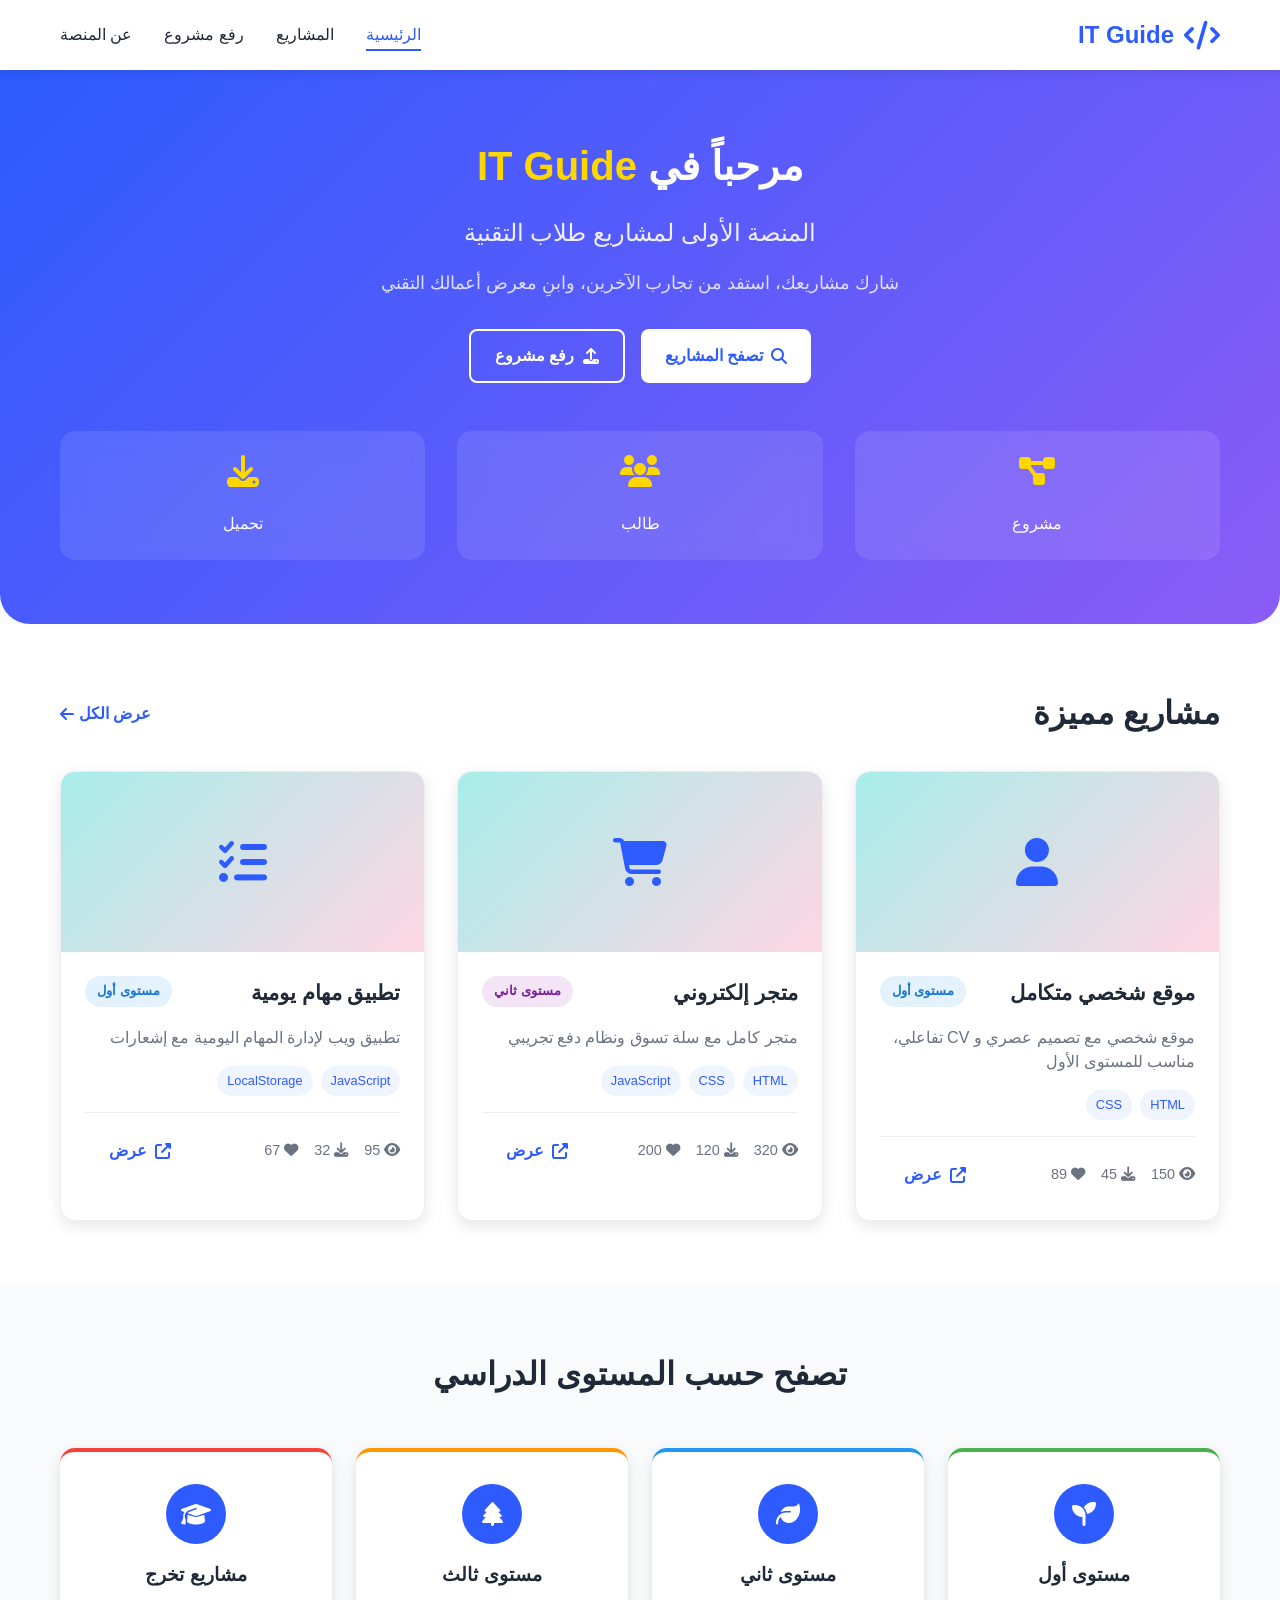
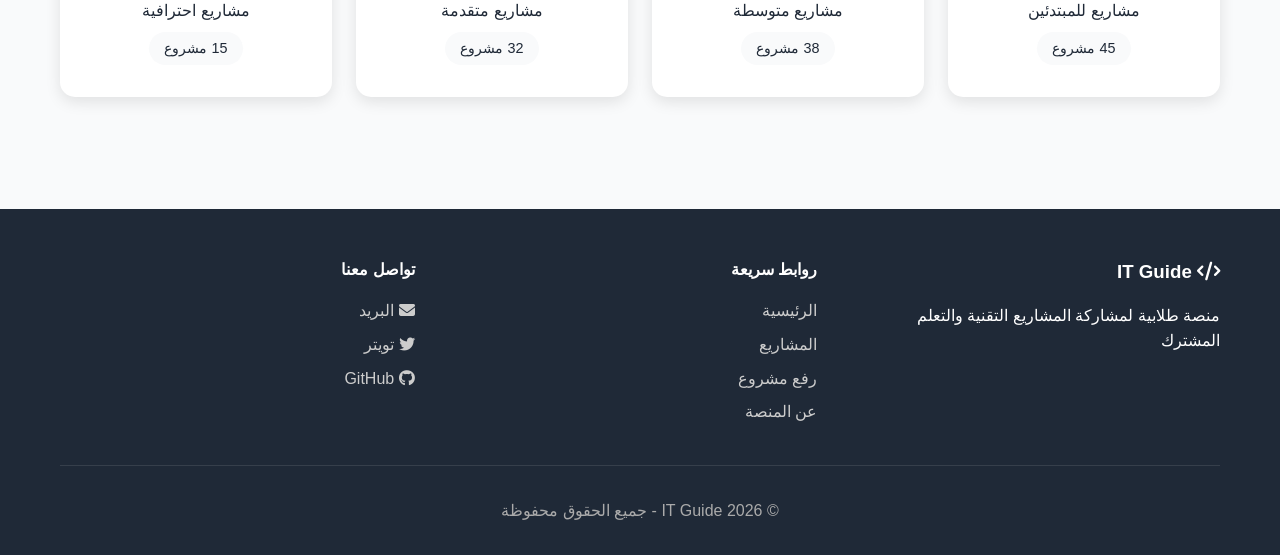
==== index.html @ 386a2982 "Add files via upload" ====
<!DOCTYPE html>
<html lang="ar" dir="rtl">
<head>
    <meta charset="UTF-8">
    <meta name="viewport" content="width=device-width, initial-scale=1.0">
    <title>IT Guide - منصة مشاريع الطلاب</title>
    
    <!-- SEO -->
    <meta name="description" content="منصة طلابية لمشاركة مشاريع طلاب الجامعات التقنية">
    <meta name="keywords" content="مشاريع طلاب, مشاريع تخرج, برمجة, تقنية">
    
    <!-- CSS -->
    <link rel="stylesheet" href="css/style.css">
    <link rel="stylesheet" href="css/responsive.css">
    
    <!-- Font Awesome -->
    <link rel="stylesheet" href="https://cdnjs.cloudflare.com/ajax/libs/font-awesome/6.4.0/css/all.min.css">
</head>
<body>
    <!-- الهيدر -->
    <header>
        <div class="container">
            <nav>
                <div class="logo">
                    <a href="index.html">
                        <i class="fas fa-code"></i>
                        <span>IT Guide</span>
                    </a>
                </div>
                
                <ul class="nav-links">
                    <li><a href="index.html" class="active">الرئيسية</a></li>
                    <li><a href="projects.html">المشاريع</a></li>
                    <li><a href="upload.html">رفع مشروع</a></li>
                    <li><a href="about.html">عن المنصة</a></li>
                </ul>
                
                <button class="menu-toggle">
                    <i class="fas fa-bars"></i>
                </button>
            </nav>
        </div>
    </header>

    <!-- الهيرو -->
    <section class="hero">
        <div class="container">
            <div class="hero-content">
                <h1>مرحباً في <span class="highlight">IT Guide</span></h1>
                <p class="subtitle">المنصة الأولى لمشاريع طلاب التقنية</p>
                <p class="description">شارك مشاريعك، استفد من تجارب الآخرين، وابنِ معرض أعمالك التقني</p>
                
                <div class="cta-buttons">
                    <a href="projects.html" class="btn btn-primary">
                        <i class="fas fa-search"></i> تصفح المشاريع
                    </a>
                    <a href="upload.html" class="btn btn-secondary">
                        <i class="fas fa-upload"></i> رفع مشروع
                    </a>
                </div>
            </div>
            
            <div class="hero-stats">
                <div class="stat">
                    <i class="fas fa-project-diagram"></i>
                    <h3></h3>
                    <p>مشروع</p>
                </div>
                <div class="stat">
                    <i class="fas fa-users"></i>
                    <h3></h3>
                    <p>طالب</p>
                </div>
                <div class="stat">
                    <i class="fas fa-download"></i>
                    <h3></h3>
                    <p>تحميل</p>
                </div>
            </div>
        </div>
    </section>

    <!-- المشاريع المميزة -->
    <section class="featured-projects">
        <div class="container">
            <div class="section-header">
                <h2>مشاريع مميزة</h2>
                <a href="projects.html" class="view-all">عرض الكل <i class="fas fa-arrow-left"></i></a>
            </div>
            
            <div class="projects-grid" id="featuredProjects">
                <!-- ستملأ بالجافاسكريبت -->
            </div>
        </div>
    </section>

    <!-- المستويات الدراسية -->
    <section class="levels">
        <div class="container">
            <h2 class="section-title">تصفح حسب المستوى الدراسي</h2>
            
            <div class="levels-grid">
                <a href="projects.html?level=1" class="level-card level-1">
                    <div class="level-icon">
                        <i class="fas fa-seedling"></i>
                    </div>
                    <h3>مستوى أول</h3>
                    <p>مشاريع للمبتدئين</p>
                    <span class="count">45 مشروع</span>
                </a>
                
                <a href="projects.html?level=2" class="level-card level-2">
                    <div class="level-icon">
                        <i class="fas fa-leaf"></i>
                    </div>
                    <h3>مستوى ثاني</h3>
                    <p>مشاريع متوسطة</p>
                    <span class="count">38 مشروع</span>
                </a>
                
                <a href="projects.html?level=3" class="level-card level-3">
                    <div class="level-icon">
                        <i class="fas fa-tree"></i>
                    </div>
                    <h3>مستوى ثالث</h3>
                    <p>مشاريع متقدمة</p>
                    <span class="count">32 مشروع</span>
                </a>
                
                <a href="projects.html?level=4" class="level-card level-4">
                    <div class="level-icon">
                        <i class="fas fa-graduation-cap"></i>
                    </div>
                    <h3>مشاريع تخرج</h3>
                    <p>مشاريع احترافية</p>
                    <span class="count">15 مشروع</span>
                </a>
            </div>
        </div>
    </section>

    <!-- الفوتر -->
    <footer>
        <div class="container">
            <div class="footer-content">
                <div class="footer-section">
                    <h3><i class="fas fa-code"></i> IT Guide</h3>
                    <p>منصة طلابية لمشاركة المشاريع التقنية والتعلم المشترك</p>
                </div>
                
                <div class="footer-section">
                    <h4>روابط سريعة</h4>
                    <ul>
                        <li><a href="index.html">الرئيسية</a></li>
                        <li><a href="projects.html">المشاريع</a></li>
                        <li><a href="upload.html">رفع مشروع</a></li>
                        <li><a href="about.html">عن المنصة</a></li>
                    </ul>
                </div>
                
                <div class="footer-section">
                    <h4>تواصل معنا</h4>
                    <ul>
                        <li><a href="#"><i class="fas fa-envelope"></i> البريد</a></li>
                        <li><a href="#"><i class="fab fa-twitter"></i> تويتر</a></li>
                        <li><a href="#"><i class="fab fa-github"></i> GitHub</a></li>
                    </ul>
                </div>
            </div>
            
            <div class="footer-bottom">
                <p>© 2026 IT Guide - جميع الحقوق محفوظة</p>
            </div>
        </div>
    </footer>

    <!-- JavaScript -->
    <script src="js/data.js"></script>
    <script src="js/main.js"></script>
</body>
</html>
---- css/style.css ----
/* ===== الأساسيات ===== */
:root {
    --primary: #2D5BFF;
    --secondary: #8B5CF6;
    --success: #10B981;
    --dark: #1F2937;
    --light: #F9FAFB;
    --white: #FFFFFF;
    --gray: #6B7280;
}

* {
    margin: 0;
    padding: 0;
    box-sizing: border-box;
}

html {
    scroll-behavior: smooth;
}

body {
    font-family: 'Segoe UI', Tahoma, Geneva, Verdana, sans-serif;
    direction: rtl;
    line-height: 1.6;
    color: var(--dark);
    background: var(--light);
}

.container {
    width: 100%;
    max-width: 1200px;
    margin: 0 auto;
    padding: 0 20px;
}

/* ===== الهيدر ===== */
header {
    background: var(--white);
    box-shadow: 0 2px 10px rgba(0,0,0,0.1);
    position: sticky;
    top: 0;
    z-index: 1000;
}

nav {
    display: flex;
    justify-content: space-between;
    align-items: center;
    padding: 1rem 0;
}

.logo a {
    display: flex;
    align-items: center;
    gap: 10px;
    text-decoration: none;
    color: var(--primary);
    font-size: 1.5rem;
    font-weight: bold;
}

.logo i {
    font-size: 1.8rem;
}

.nav-links {
    display: flex;
    list-style: none;
    gap: 2rem;
}

.nav-links a {
    text-decoration: none;
    color: var(--dark);
    font-weight: 500;
    padding: 0.5rem 0;
    position: relative;
    transition: color 0.3s;
}

.nav-links a:hover,
.nav-links a.active {
    color: var(--primary);
}

.nav-links a.active::after {
    content: '';
    position: absolute;
    bottom: 0;
    right: 0;
    width: 100%;
    height: 2px;
    background: var(--primary);
}

.menu-toggle {
    display: none;
    background: none;
    border: none;
    font-size: 1.5rem;
    color: var(--dark);
    cursor: pointer;
}

/* ===== الهيرو ===== */
.hero {
    background: linear-gradient(135deg, var(--primary) 0%, var(--secondary) 100%);
    color: var(--white);
    padding: 4rem 0;
    border-radius: 0 0 30px 30px;
}

.hero-content {
    text-align: center;
    max-width: 800px;
    margin: 0 auto 3rem;
}

.hero h1 {
    font-size: 2.5rem;
    margin-bottom: 1rem;
}

.highlight {
    color: #FFD700;
}

.subtitle {
    font-size: 1.5rem;
    margin-bottom: 1rem;
    opacity: 0.9;
}

.description {
    font-size: 1.1rem;
    opacity: 0.8;
    margin-bottom: 2rem;
}

.cta-buttons {
    display: flex;
    gap: 1rem;
    justify-content: center;
    flex-wrap: wrap;
}

/* ===== الأزرار ===== */
.btn {
    display: inline-flex;
    align-items: center;
    gap: 8px;
    padding: 12px 24px;
    border-radius: 8px;
    text-decoration: none;
    font-weight: 600;
    font-size: 1rem;
    border: none;
    cursor: pointer;
    transition: all 0.3s;
}

.btn-primary {
    background: var(--white);
    color: var(--primary);
}

.btn-primary:hover {
    transform: translateY(-2px);
    box-shadow: 0 5px 15px rgba(0,0,0,0.2);
}

.btn-secondary {
    background: transparent;
    color: var(--white);
    border: 2px solid var(--white);
}

.btn-secondary:hover {
    background: rgba(255,255,255,0.1);
}

/* ===== إحصائيات الهيرو ===== */
.hero-stats {
    display: grid;
    grid-template-columns: repeat(auto-fit, minmax(200px, 1fr));
    gap: 2rem;
    margin-top: 3rem;
}

.stat {
    background: rgba(255,255,255,0.1);
    padding: 1.5rem;
    border-radius: 15px;
    text-align: center;
    backdrop-filter: blur(10px);
}

.stat i {
    font-size: 2rem;
    margin-bottom: 1rem;
    color: #FFD700;
}

.stat h3 {
    font-size: 2rem;
    margin-bottom: 0.5rem;
}

/* ===== المشاريع المميزة ===== */
.featured-projects {
    padding: 4rem 0;
    background: var(--white);
}

.section-header {
    display: flex;
    justify-content: space-between;
    align-items: center;
    margin-bottom: 2rem;
}

.section-header h2 {
    font-size: 2rem;
    color: var(--dark);
}

.view-all {
    color: var(--primary);
    text-decoration: none;
    font-weight: 600;
    display: flex;
    align-items: center;
    gap: 5px;
}

.projects-grid {
    display: grid;
    grid-template-columns: repeat(auto-fill, minmax(300px, 1fr));
    gap: 2rem;
}

.project-card {
    background: var(--white);
    border-radius: 15px;
    overflow: hidden;
    box-shadow: 0 5px 15px rgba(0,0,0,0.1);
    transition: transform 0.3s, box-shadow 0.3s;
    border: 1px solid #eee;
}

.project-card:hover {
    transform: translateY(-10px);
    box-shadow: 0 15px 30px rgba(0,0,0,0.15);
}

.project-image {
    height: 180px;
    background: linear-gradient(135deg, #a8edea 0%, #fed6e3 100%);
    display: flex;
    align-items: center;
    justify-content: center;
    font-size: 3rem;
    color: var(--primary);
}

.project-content {
    padding: 1.5rem;
}

.project-header {
    display: flex;
    justify-content: space-between;
    align-items: start;
    margin-bottom: 1rem;
}

.project-title {
    font-size: 1.3rem;
    color: var(--dark);
}

.project-level {
    padding: 5px 12px;
    border-radius: 20px;
    font-size: 0.8rem;
    font-weight: bold;
}

.level-1 { background: #e3f2fd; color: #1976d2; }
.level-2 { background: #f3e5f5; color: #7b1fa2; }
.level-3 { background: #e8f5e9; color: #388e3c; }
.level-4 { background: #fff3e0; color: #f57c00; }

.project-description {
    color: var(--gray);
    margin-bottom: 1rem;
    line-height: 1.5;
}

.project-tech {
    display: flex;
    flex-wrap: wrap;
    gap: 0.5rem;
    margin-bottom: 1rem;
}

.tech-tag {
    background: #f0f4ff;
    color: var(--primary);
    padding: 5px 10px;
    border-radius: 15px;
    font-size: 0.8rem;
}

.project-footer {
    display: flex;
    justify-content: space-between;
    align-items: center;
    padding-top: 1rem;
    border-top: 1px solid #eee;
}

.project-stats {
    display: flex;
    gap: 1rem;
    color: var(--gray);
    font-size: 0.9rem;
}

/* ===== المستويات ===== */
.levels {
    padding: 4rem 0;
    background: var(--light);
}

.section-title {
    text-align: center;
    font-size: 2rem;
    margin-bottom: 3rem;
    color: var(--dark);
}

.levels-grid {
    display: grid;
    grid-template-columns: repeat(auto-fit, minmax(250px, 1fr));
    gap: 1.5rem;
}

.level-card {
    background: var(--white);
    padding: 2rem;
    border-radius: 15px;
    text-align: center;
    text-decoration: none;
    color: var(--dark);
    box-shadow: 0 5px 15px rgba(0,0,0,0.1);
    transition: all 0.3s;
    border-top: 4px solid transparent;
}

.level-card:hover {
    transform: translateY(-5px);
    box-shadow: 0 10px 25px rgba(0,0,0,0.15);
}

.level-1 { border-color: #4CAF50; }
.level-2 { border-color: #2196F3; }
.level-3 { border-color: #FF9800; }
.level-4 { border-color: #F44336; }

.level-icon {
    width: 60px;
    height: 60px;
    background: var(--primary);
    color: var(--white);
    border-radius: 50%;
    display: flex;
    align-items: center;
    justify-content: center;
    font-size: 1.5rem;
    margin: 0 auto 1rem;
}

.level-card h3 {
    margin-bottom: 0.5rem;
    color: var(--dark);
}

.count {
    display: inline-block;
    margin-top: 0.5rem;
    padding: 5px 15px;
    background: var(--light);
    border-radius: 20px;
    font-size: 0.9rem;
}

/* ===== الفوتر ===== */
footer {
    background: var(--dark);
    color: var(--white);
    padding: 3rem 0 2rem;
    margin-top: 3rem;
}

.footer-content {
    display: grid;
    grid-template-columns: repeat(auto-fit, minmax(250px, 1fr));
    gap: 3rem;
    margin-bottom: 2rem;
}

.footer-section h3,
.footer-section h4 {
    margin-bottom: 1rem;
    color: var(--white);
}

.footer-section ul {
    list-style: none;
}

.footer-section ul li {
    margin-bottom: 0.5rem;
}

.footer-section a {
    color: #ccc;
    text-decoration: none;
    transition: color 0.3s;
}

.footer-section a:hover {
    color: var(--white);
}

.footer-bottom {
    text-align: center;
    padding-top: 2rem;
    border-top: 1px solid rgba(255,255,255,0.1);
    color: #aaa;
}
/* رسائل الصفحات */
.message-toast {
    position: fixed;
    bottom: 20px;
    left: 20px;
    background: white;
    padding: 1rem 1.5rem;
    border-radius: 10px;
    box-shadow: 0 5px 20px rgba(0,0,0,0.2);
    display: flex;
    align-items: center;
    gap: 10px;
    z-index: 10000;
    animation: slideIn 0.3s ease;
}

@keyframes slideIn {
    from { transform: translateX(-100%); opacity: 0; }
    to { transform: translateX(0); opacity: 1; }
}

@keyframes slideOut {
    from { transform: translateX(0); opacity: 1; }
    to { transform: translateX(-100%); opacity: 0; }
}
---- css/responsive.css ----
/* ===== التجاوبية ===== */

/* الأجهزة اللوحية */
@media (max-width: 1024px) {
    .hero h1 {
        font-size: 2.2rem;
    }
    
    .projects-grid {
        grid-template-columns: repeat(2, 1fr);
    }
    
    .levels-grid {
        grid-template-columns: repeat(2, 1fr);
    }
}

/* الهواتف الكبيرة */
@media (max-width: 768px) {
    .menu-toggle {
        display: block;
    }
    
    .nav-links {
        display: none;
        position: absolute;
        top: 100%;
        right: 0;
        left: 0;
        background: var(--white);
        flex-direction: column;
        padding: 1rem;
        box-shadow: 0 5px 15px rgba(0,0,0,0.1);
        border-radius: 0 0 15px 15px;
    }
    
    .nav-links.active {
        display: flex;
    }
    
    .nav-links li {
        width: 100%;
    }
    
    .nav-links a {
        display: block;
        padding: 0.75rem 1rem;
        border-bottom: 1px solid #eee;
    }
    
    .nav-links a:last-child {
        border-bottom: none;
    }
    
    .hero h1 {
        font-size: 1.8rem;
    }
    
    .subtitle {
        font-size: 1.2rem;
    }
    
    .cta-buttons {
        flex-direction: column;
        align-items: center;
    }
    
    .btn {
        width: 100%;
        max-width: 300px;
        justify-content: center;
    }
    
    .hero-stats {
        grid-template-columns: 1fr;
    }
    
    .projects-grid {
        grid-template-columns: 1fr;
    }
    
    .levels-grid {
        grid-template-columns: 1fr;
    }
    
    .section-header {
        flex-direction: column;
        gap: 1rem;
        text-align: center;
    }
    
    .footer-content {
        grid-template-columns: 1fr;
        gap: 2rem;
    }
}

/* الهواتف الصغيرة */
@media (max-width: 480px) {
    .hero {
        padding: 3rem 0;
    }
    
    .hero h1 {
        font-size: 1.5rem;
    }
    
    .section-title {
        font-size: 1.5rem;
    }
    
    .project-card,
    .level-card {
        padding: 1rem;
    }
    
    .container {
        padding: 0 15px;
    }
}
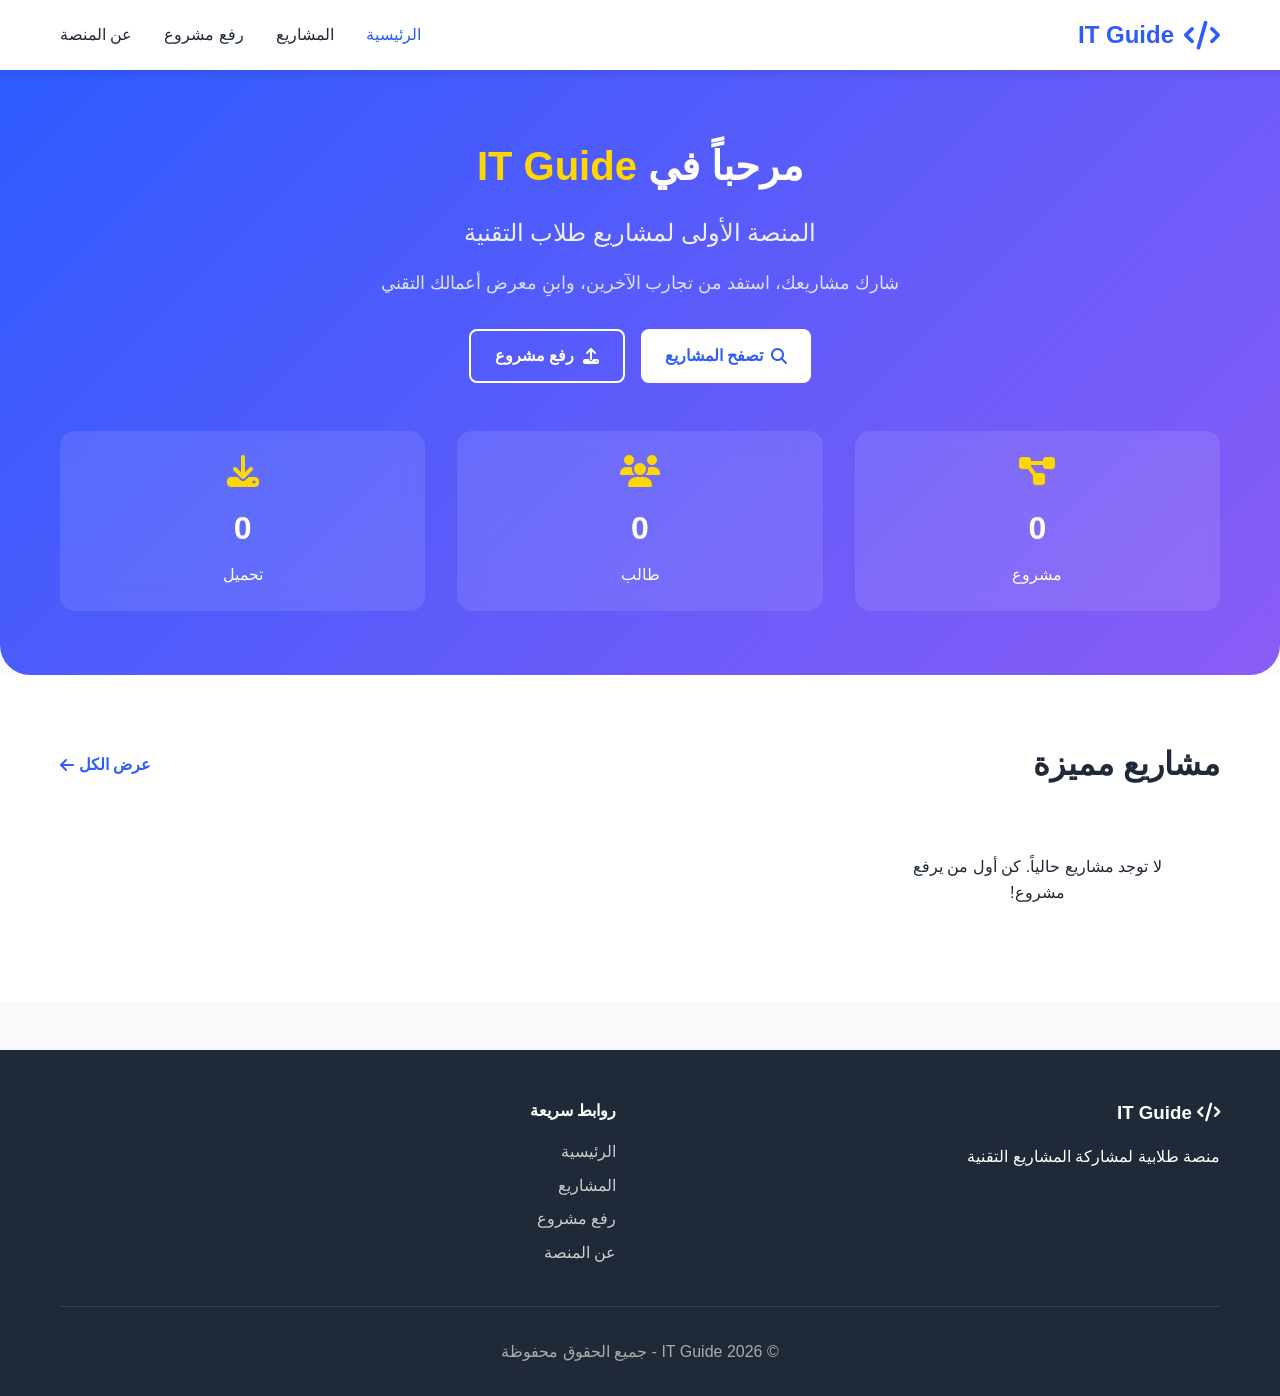
==== commit c1d40c5e: "Add files via upload" ====
--- a/index.html
+++ b/index.html
@@ -4,20 +4,11 @@
     <meta charset="UTF-8">
     <meta name="viewport" content="width=device-width, initial-scale=1.0">
     <title>IT Guide - منصة مشاريع الطلاب</title>
-    
-    <!-- SEO -->
-    <meta name="description" content="منصة طلابية لمشاركة مشاريع طلاب الجامعات التقنية">
-    <meta name="keywords" content="مشاريع طلاب, مشاريع تخرج, برمجة, تقنية">
-    
-    <!-- CSS -->
     <link rel="stylesheet" href="css/style.css">
     <link rel="stylesheet" href="css/responsive.css">
-    
-    <!-- Font Awesome -->
     <link rel="stylesheet" href="https://cdnjs.cloudflare.com/ajax/libs/font-awesome/6.4.0/css/all.min.css">
 </head>
 <body>
-    <!-- الهيدر -->
     <header>
         <div class="container">
             <nav>
@@ -27,127 +18,53 @@
                         <span>IT Guide</span>
                     </a>
                 </div>
-                
                 <ul class="nav-links">
                     <li><a href="index.html" class="active">الرئيسية</a></li>
                     <li><a href="projects.html">المشاريع</a></li>
                     <li><a href="upload.html">رفع مشروع</a></li>
                     <li><a href="about.html">عن المنصة</a></li>
                 </ul>
-                
-                <button class="menu-toggle">
-                    <i class="fas fa-bars"></i>
-                </button>
+                <button class="menu-toggle"><i class="fas fa-bars"></i></button>
             </nav>
         </div>
     </header>
 
-    <!-- الهيرو -->
     <section class="hero">
         <div class="container">
             <div class="hero-content">
                 <h1>مرحباً في <span class="highlight">IT Guide</span></h1>
                 <p class="subtitle">المنصة الأولى لمشاريع طلاب التقنية</p>
                 <p class="description">شارك مشاريعك، استفد من تجارب الآخرين، وابنِ معرض أعمالك التقني</p>
-                
                 <div class="cta-buttons">
-                    <a href="projects.html" class="btn btn-primary">
-                        <i class="fas fa-search"></i> تصفح المشاريع
-                    </a>
-                    <a href="upload.html" class="btn btn-secondary">
-                        <i class="fas fa-upload"></i> رفع مشروع
-                    </a>
+                    <a href="projects.html" class="btn btn-primary"><i class="fas fa-search"></i> تصفح المشاريع</a>
+                    <a href="upload.html" class="btn btn-secondary"><i class="fas fa-upload"></i> رفع مشروع</a>
                 </div>
             </div>
-            
             <div class="hero-stats">
-                <div class="stat">
-                    <i class="fas fa-project-diagram"></i>
-                    <h3></h3>
-                    <p>مشروع</p>
-                </div>
-                <div class="stat">
-                    <i class="fas fa-users"></i>
-                    <h3></h3>
-                    <p>طالب</p>
-                </div>
-                <div class="stat">
-                    <i class="fas fa-download"></i>
-                    <h3></h3>
-                    <p>تحميل</p>
-                </div>
+                <div class="stat"><i class="fas fa-project-diagram"></i><h3 id="statProjects">0</h3><p>مشروع</p></div>
+                <div class="stat"><i class="fas fa-users"></i><h3 id="statStudents">0</h3><p>طالب</p></div>
+                <div class="stat"><i class="fas fa-download"></i><h3 id="statDownloads">0</h3><p>تحميل</p></div>
             </div>
         </div>
     </section>
 
-    <!-- المشاريع المميزة -->
     <section class="featured-projects">
         <div class="container">
             <div class="section-header">
                 <h2>مشاريع مميزة</h2>
                 <a href="projects.html" class="view-all">عرض الكل <i class="fas fa-arrow-left"></i></a>
             </div>
-            
-            <div class="projects-grid" id="featuredProjects">
-                <!-- ستملأ بالجافاسكريبت -->
-            </div>
+            <div class="projects-grid" id="featuredProjects"></div>
         </div>
     </section>
 
-    <!-- المستويات الدراسية -->
-    <section class="levels">
-        <div class="container">
-            <h2 class="section-title">تصفح حسب المستوى الدراسي</h2>
-            
-            <div class="levels-grid">
-                <a href="projects.html?level=1" class="level-card level-1">
-                    <div class="level-icon">
-                        <i class="fas fa-seedling"></i>
-                    </div>
-                    <h3>مستوى أول</h3>
-                    <p>مشاريع للمبتدئين</p>
-                    <span class="count">45 مشروع</span>
-                </a>
-                
-                <a href="projects.html?level=2" class="level-card level-2">
-                    <div class="level-icon">
-                        <i class="fas fa-leaf"></i>
-                    </div>
-                    <h3>مستوى ثاني</h3>
-                    <p>مشاريع متوسطة</p>
-                    <span class="count">38 مشروع</span>
-                </a>
-                
-                <a href="projects.html?level=3" class="level-card level-3">
-                    <div class="level-icon">
-                        <i class="fas fa-tree"></i>
-                    </div>
-                    <h3>مستوى ثالث</h3>
-                    <p>مشاريع متقدمة</p>
-                    <span class="count">32 مشروع</span>
-                </a>
-                
-                <a href="projects.html?level=4" class="level-card level-4">
-                    <div class="level-icon">
-                        <i class="fas fa-graduation-cap"></i>
-                    </div>
-                    <h3>مشاريع تخرج</h3>
-                    <p>مشاريع احترافية</p>
-                    <span class="count">15 مشروع</span>
-                </a>
-            </div>
-        </div>
-    </section>
-
-    <!-- الفوتر -->
     <footer>
         <div class="container">
             <div class="footer-content">
                 <div class="footer-section">
                     <h3><i class="fas fa-code"></i> IT Guide</h3>
-                    <p>منصة طلابية لمشاركة المشاريع التقنية والتعلم المشترك</p>
+                    <p>منصة طلابية لمشاركة المشاريع التقنية</p>
                 </div>
-                
                 <div class="footer-section">
                     <h4>روابط سريعة</h4>
                     <ul>
@@ -157,24 +74,11 @@
                         <li><a href="about.html">عن المنصة</a></li>
                     </ul>
                 </div>
-                
-                <div class="footer-section">
-                    <h4>تواصل معنا</h4>
-                    <ul>
-                        <li><a href="#"><i class="fas fa-envelope"></i> البريد</a></li>
-                        <li><a href="#"><i class="fab fa-twitter"></i> تويتر</a></li>
-                        <li><a href="#"><i class="fab fa-github"></i> GitHub</a></li>
-                    </ul>
-                </div>
             </div>
-            
-            <div class="footer-bottom">
-                <p>© 2026 IT Guide - جميع الحقوق محفوظة</p>
-            </div>
+            <div class="footer-bottom"><p>© 2026 IT Guide - جميع الحقوق محفوظة</p></div>
         </div>
     </footer>
 
-    <!-- JavaScript -->
     <script src="js/data.js"></script>
     <script src="js/main.js"></script>
 </body>
--- a/css/style.css
+++ b/css/style.css
@@ -74,24 +74,12 @@
     text-decoration: none;
     color: var(--dark);
     font-weight: 500;
-    padding: 0.5rem 0;
-    position: relative;
     transition: color 0.3s;
 }
 
 .nav-links a:hover,
 .nav-links a.active {
     color: var(--primary);
-}
-
-.nav-links a.active::after {
-    content: '';
-    position: absolute;
-    bottom: 0;
-    right: 0;
-    width: 100%;
-    height: 2px;
-    background: var(--primary);
 }
 
 .menu-toggle {
@@ -99,7 +87,6 @@
     background: none;
     border: none;
     font-size: 1.5rem;
-    color: var(--dark);
     cursor: pointer;
 }
 
@@ -180,7 +167,7 @@
     background: rgba(255,255,255,0.1);
 }
 
-/* ===== إحصائيات الهيرو ===== */
+/* ===== إحصائيات ===== */
 .hero-stats {
     display: grid;
     grid-template-columns: repeat(auto-fit, minmax(200px, 1fr));
@@ -207,7 +194,7 @@
     margin-bottom: 0.5rem;
 }
 
-/* ===== المشاريع المميزة ===== */
+/* ===== المشاريع ===== */
 .featured-projects {
     padding: 4rem 0;
     background: var(--white);
@@ -245,46 +232,42 @@
     border-radius: 15px;
     overflow: hidden;
     box-shadow: 0 5px 15px rgba(0,0,0,0.1);
-    transition: transform 0.3s, box-shadow 0.3s;
+    transition: transform 0.3s;
     border: 1px solid #eee;
 }
 
 .project-card:hover {
-    transform: translateY(-10px);
-    box-shadow: 0 15px 30px rgba(0,0,0,0.15);
+    transform: translateY(-5px);
+    box-shadow: 0 10px 25px rgba(0,0,0,0.15);
 }
 
 .project-image {
     height: 180px;
-    background: linear-gradient(135deg, #a8edea 0%, #fed6e3 100%);
+    background: linear-gradient(135deg, #667eea 0%, #764ba2 100%);
     display: flex;
     align-items: center;
     justify-content: center;
     font-size: 3rem;
-    color: var(--primary);
+    color: white;
 }
 
 .project-content {
     padding: 1.5rem;
 }
 
-.project-header {
-    display: flex;
-    justify-content: space-between;
-    align-items: start;
-    margin-bottom: 1rem;
-}
-
 .project-title {
     font-size: 1.3rem;
+    margin-bottom: 0.5rem;
     color: var(--dark);
 }
 
 .project-level {
+    display: inline-block;
     padding: 5px 12px;
     border-radius: 20px;
     font-size: 0.8rem;
     font-weight: bold;
+    margin-bottom: 1rem;
 }
 
 .level-1 { background: #e3f2fd; color: #1976d2; }
@@ -325,74 +308,6 @@
     display: flex;
     gap: 1rem;
     color: var(--gray);
-    font-size: 0.9rem;
-}
-
-/* ===== المستويات ===== */
-.levels {
-    padding: 4rem 0;
-    background: var(--light);
-}
-
-.section-title {
-    text-align: center;
-    font-size: 2rem;
-    margin-bottom: 3rem;
-    color: var(--dark);
-}
-
-.levels-grid {
-    display: grid;
-    grid-template-columns: repeat(auto-fit, minmax(250px, 1fr));
-    gap: 1.5rem;
-}
-
-.level-card {
-    background: var(--white);
-    padding: 2rem;
-    border-radius: 15px;
-    text-align: center;
-    text-decoration: none;
-    color: var(--dark);
-    box-shadow: 0 5px 15px rgba(0,0,0,0.1);
-    transition: all 0.3s;
-    border-top: 4px solid transparent;
-}
-
-.level-card:hover {
-    transform: translateY(-5px);
-    box-shadow: 0 10px 25px rgba(0,0,0,0.15);
-}
-
-.level-1 { border-color: #4CAF50; }
-.level-2 { border-color: #2196F3; }
-.level-3 { border-color: #FF9800; }
-.level-4 { border-color: #F44336; }
-
-.level-icon {
-    width: 60px;
-    height: 60px;
-    background: var(--primary);
-    color: var(--white);
-    border-radius: 50%;
-    display: flex;
-    align-items: center;
-    justify-content: center;
-    font-size: 1.5rem;
-    margin: 0 auto 1rem;
-}
-
-.level-card h3 {
-    margin-bottom: 0.5rem;
-    color: var(--dark);
-}
-
-.count {
-    display: inline-block;
-    margin-top: 0.5rem;
-    padding: 5px 15px;
-    background: var(--light);
-    border-radius: 20px;
     font-size: 0.9rem;
 }
 
@@ -414,7 +329,6 @@
 .footer-section h3,
 .footer-section h4 {
     margin-bottom: 1rem;
-    color: var(--white);
 }
 
 .footer-section ul {
@@ -428,11 +342,10 @@
 .footer-section a {
     color: #ccc;
     text-decoration: none;
-    transition: color 0.3s;
 }
 
 .footer-section a:hover {
-    color: var(--white);
+    color: white;
 }
 
 .footer-bottom {
@@ -440,29 +353,4 @@
     padding-top: 2rem;
     border-top: 1px solid rgba(255,255,255,0.1);
     color: #aaa;
-}
-/* رسائل الصفحات */
-.message-toast {
-    position: fixed;
-    bottom: 20px;
-    left: 20px;
-    background: white;
-    padding: 1rem 1.5rem;
-    border-radius: 10px;
-    box-shadow: 0 5px 20px rgba(0,0,0,0.2);
-    display: flex;
-    align-items: center;
-    gap: 10px;
-    z-index: 10000;
-    animation: slideIn 0.3s ease;
-}
-
-@keyframes slideIn {
-    from { transform: translateX(-100%); opacity: 0; }
-    to { transform: translateX(0); opacity: 1; }
-}
-
-@keyframes slideOut {
-    from { transform: translateX(0); opacity: 1; }
-    to { transform: translateX(-100%); opacity: 0; }
 }
--- a/css/responsive.css
+++ b/css/responsive.css
@@ -7,10 +7,6 @@
     }
     
     .projects-grid {
-        grid-template-columns: repeat(2, 1fr);
-    }
-    
-    .levels-grid {
         grid-template-columns: repeat(2, 1fr);
     }
 }
@@ -48,10 +44,6 @@
         border-bottom: 1px solid #eee;
     }
     
-    .nav-links a:last-child {
-        border-bottom: none;
-    }
-    
     .hero h1 {
         font-size: 1.8rem;
     }
@@ -79,16 +71,6 @@
         grid-template-columns: 1fr;
     }
     
-    .levels-grid {
-        grid-template-columns: 1fr;
-    }
-    
-    .section-header {
-        flex-direction: column;
-        gap: 1rem;
-        text-align: center;
-    }
-    
     .footer-content {
         grid-template-columns: 1fr;
         gap: 2rem;
@@ -105,15 +87,6 @@
         font-size: 1.5rem;
     }
     
-    .section-title {
-        font-size: 1.5rem;
-    }
-    
-    .project-card,
-    .level-card {
-        padding: 1rem;
-    }
-    
     .container {
         padding: 0 15px;
     }
